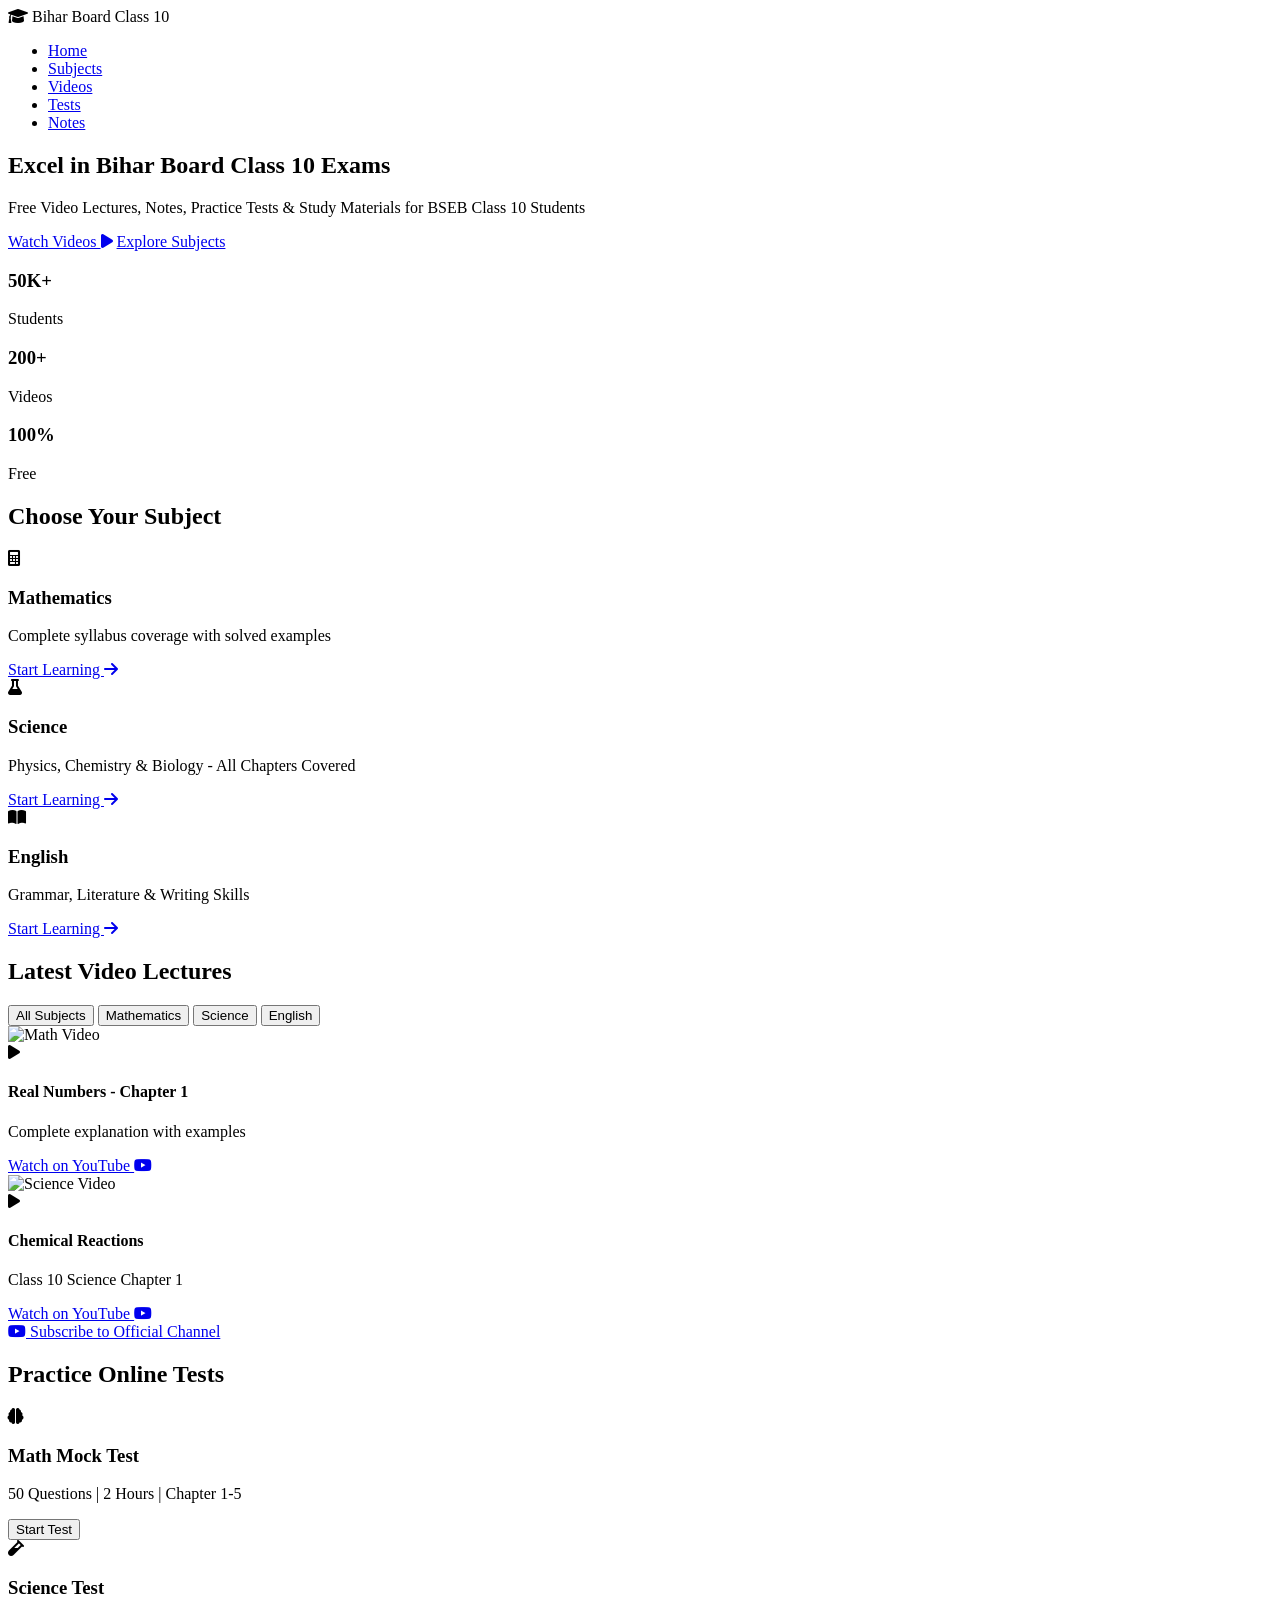
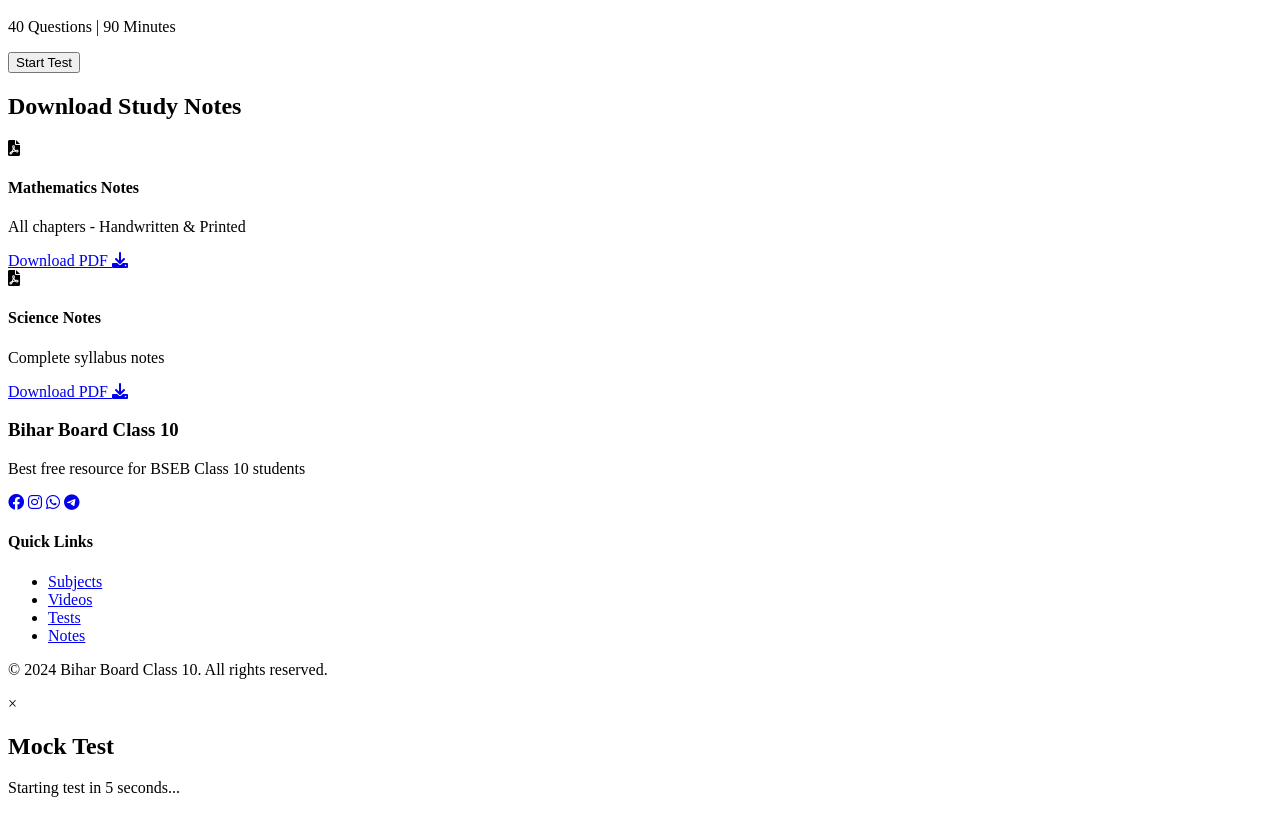
==== index.html @ d5f3b004 "Rename blackbox-output-code-XYQ43C966C.html to index.html" ====
<!DOCTYPE html>
<html lang="en">
<head>
    <meta charset="UTF-8">
    <meta name="viewport" content="width=device-width, initial-scale=1.0">
    <title>Bihar Board Class 10 | Study Materials & Videos</title>
    <link rel="stylesheet" href="style.css">
    <link href="https://cdnjs.cloudflare.com/ajax/libs/font-awesome/6.0.0/css/all.min.css" rel="stylesheet">
    <link href="https://fonts.googleapis.com/css2?family=Poppins:wght@300;400;500;600;700&display=swap" rel="stylesheet">
</head>
<body>
    <!-- Header -->
    <header class="header">
        <nav class="navbar">
            <div class="nav-container">
                <div class="logo">
                    <i class="fas fa-graduation-cap"></i>
                    <span>Bihar Board Class 10</span>
                </div>
                <ul class="nav-menu">
                    <li><a href="#home" class="nav-link">Home</a></li>
                    <li><a href="#subjects" class="nav-link">Subjects</a></li>
                    <li><a href="#videos" class="nav-link">Videos</a></li>
                    <li><a href="#tests" class="nav-link">Tests</a></li>
                    <li><a href="#notes" class="nav-link">Notes</a></li>
                </ul>
                <div class="hamburger">
                    <span></span>
                    <span></span>
                    <span></span>
                </div>
            </div>
        </nav>
    </header>

    <!-- Hero Banner -->
    <section id="home" class="hero">
        <div class="hero-content">
            <h1>Excel in Bihar Board Class 10 Exams</h1>
            <p>Free Video Lectures, Notes, Practice Tests & Study Materials for BSEB Class 10 Students</p>
            <div class="hero-buttons">
                <a href="#videos" class="btn btn-primary">Watch Videos <i class="fas fa-play"></i></a>
                <a href="#subjects" class="btn btn-secondary">Explore Subjects</a>
            </div>
        </div>
        <div class="hero-stats">
            <div class="stat">
                <h3>50K+</h3>
                <p>Students</p>
            </div>
            <div class="stat">
                <h3>200+</h3>
                <p>Videos</p>
            </div>
            <div class="stat">
                <h3>100%</h3>
                <p>Free</p>
            </div>
        </div>
    </section>

    <!-- Subjects Section -->
    <section id="subjects" class="subjects">
        <div class="container">
            <h2 class="section-title">Choose Your Subject</h2>
            <div class="subjects-grid">
                <div class="subject-card" data-subject="math">
                    <div class="subject-icon">
                        <i class="fas fa-calculator"></i>
                    </div>
                    <h3>Mathematics</h3>
                    <p>Complete syllabus coverage with solved examples</p>
                    <a href="#videos" class="subject-link">Start Learning <i class="fas fa-arrow-right"></i></a>
                </div>
                <div class="subject-card" data-subject="science">
                    <div class="subject-icon">
                        <i class="fas fa-flask"></i>
                    </div>
                    <h3>Science</h3>
                    <p>Physics, Chemistry & Biology - All Chapters Covered</p>
                    <a href="#videos" class="subject-link">Start Learning <i class="fas fa-arrow-right"></i></a>
                </div>
                <div class="subject-card" data-subject="english">
                    <div class="subject-icon">
                        <i class="fas fa-book-open"></i>
                    </div>
                    <h3>English</h3>
                    <p>Grammar, Literature & Writing Skills</p>
                    <a href="#videos" class="subject-link">Start Learning <i class="fas fa-arrow-right"></i></a>
                </div>
            </div>
        </div>
    </section>

    <!-- Video Lectures -->
    <section id="videos" class="videos">
        <div class="container">
            <h2 class="section-title">Latest Video Lectures</h2>
            <div class="video-filter">
                <button class="filter-btn active" data-filter="all">All Subjects</button>
                <button class="filter-btn" data-filter="math">Mathematics</button>
                <button class="filter-btn" data-filter="science">Science</button>
                <button class="filter-btn" data-filter="english">English</button>
            </div>
            <div class="videos-grid">
                <div class="video-card" data-category="math">
                    <div class="video-thumbnail">
                        <img src="https://img.youtube.com/vi/dQw4w9WgXcQ/maxresdefault.jpg" alt="Math Video">
                        <div class="play-btn"><i class="fas fa-play"></i></div>
                    </div>
                    <h4>Real Numbers - Chapter 1</h4>
                    <p>Complete explanation with examples</p>
                    <a href="https://youtube.com" target="_blank" class="video-link">
                        Watch on YouTube <i class="fab fa-youtube"></i>
                    </a>
                </div>
                <!-- Add more video cards here -->
                <div class="video-card" data-category="science">
                    <div class="video-thumbnail">
                        <img src="https://img.youtube.com/vi/dQw4w9WgXcQ/maxresdefault.jpg" alt="Science Video">
                        <div class="play-btn"><i class="fas fa-play"></i></div>
                    </div>
                    <h4>Chemical Reactions</h4>
                    <p>Class 10 Science Chapter 1</p>
                    <a href="https://youtube.com" target="_blank" class="video-link">
                        Watch on YouTube <i class="fab fa-youtube"></i>
                    </a>
                </div>
            </div>
            <div class="youtube-channel">
                <a href="https://youtube.com" target="_blank" class="channel-btn">
                    <i class="fab fa-youtube"></i> Subscribe to Official Channel
                </a>
            </div>
        </div>
    </section>

    <!-- Online Tests -->
    <section id="tests" class="tests">
        <div class="container">
            <h2 class="section-title">Practice Online Tests</h2>
            <div class="tests-grid">
                <div class="test-card">
                    <div class="test-icon">
                        <i class="fas fa-brain"></i>
                    </div>
                    <h3>Math Mock Test</h3>
                    <p>50 Questions | 2 Hours | Chapter 1-5</p>
                    <button class="test-btn" onclick="startTest('math')">Start Test</button>
                </div>
                <div class="test-card">
                    <div class="test-icon">
                        <i class="fas fa-vial"></i>
                    </div>
                    <h3>Science Test</h3>
                    <p>40 Questions | 90 Minutes</p>
                    <button class="test-btn" onclick="startTest('science')">Start Test</button>
                </div>
            </div>
        </div>
    </section>

    <!-- Notes Download -->
    <section id="notes" class="notes">
        <div class="container">
            <h2 class="section-title">Download Study Notes</h2>
            <div class="notes-grid">
                <div class="note-card">
                    <i class="fas fa-file-pdf"></i>
                    <h4>Mathematics Notes</h4>
                    <p>All chapters - Handwritten & Printed</p>
                    <a href="#" class="download-btn" download>Download PDF <i class="fas fa-download"></i></a>
                </div>
                <div class="note-card">
                    <i class="fas fa-file-pdf"></i>
                    <h4>Science Notes</h4>
                    <p>Complete syllabus notes</p>
                    <a href="#" class="download-btn" download>Download PDF <i class="fas fa-download"></i></a>
                </div>
            </div>
        </div>
    </section>

    <!-- Footer -->
    <footer class="footer">
        <div class="container">
            <div class="footer-content">
                <div class="footer-section">
                    <h3>Bihar Board Class 10</h3>
                    <p>Best free resource for BSEB Class 10 students</p>
                    <div class="social-links">
                        <a href="#"><i class="fab fa-facebook"></i></a>
                        <a href="#"><i class="fab fa-instagram"></i></a>
                        <a href="#"><i class="fab fa-whatsapp"></i></a>
                        <a href="#"><i class="fab fa-telegram"></i></a>
                    </div>
                </div>
                <div class="footer-section">
                    <h4>Quick Links</h4>
                    <ul>
                        <li><a href="#subjects">Subjects</a></li>
                        <li><a href="#videos">Videos</a></li>
                        <li><a href="#tests">Tests</a></li>
                        <li><a href="#notes">Notes</a></li>
                    </ul>
                </div>
            </div>
            <div class="footer-bottom">
                <p>&copy; 2024 Bihar Board Class 10. All rights reserved.</p>
            </div>
        </div>
    </footer>

    <!-- Test Modal -->
    <div id="testModal" class="modal">
        <div class="modal-content">
            <span class="close">&times;</span>
            <h2 id="testTitle">Mock Test</h2>
            <p>Starting test in <span id="countdown">5</span> seconds...</p>
        </div>
    </div>

    <script src="script.js"></script>
</body>
</html>
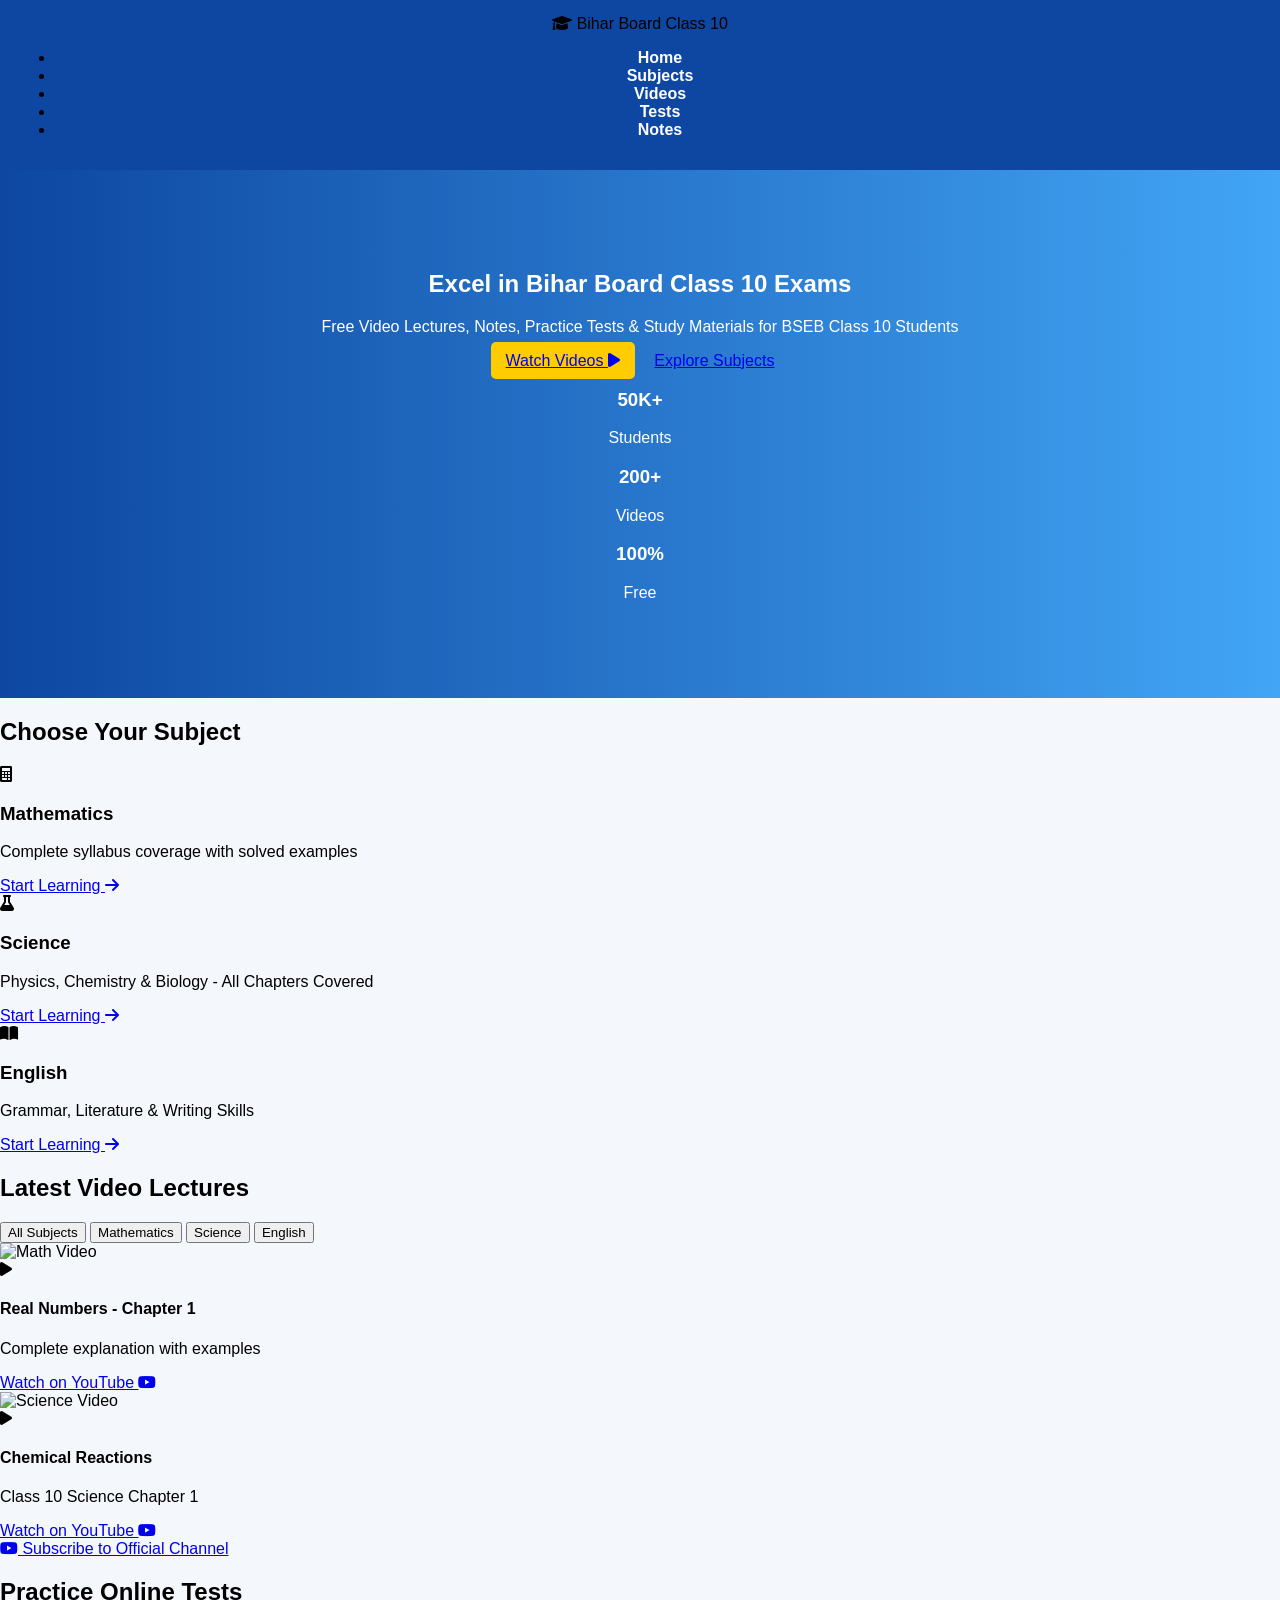
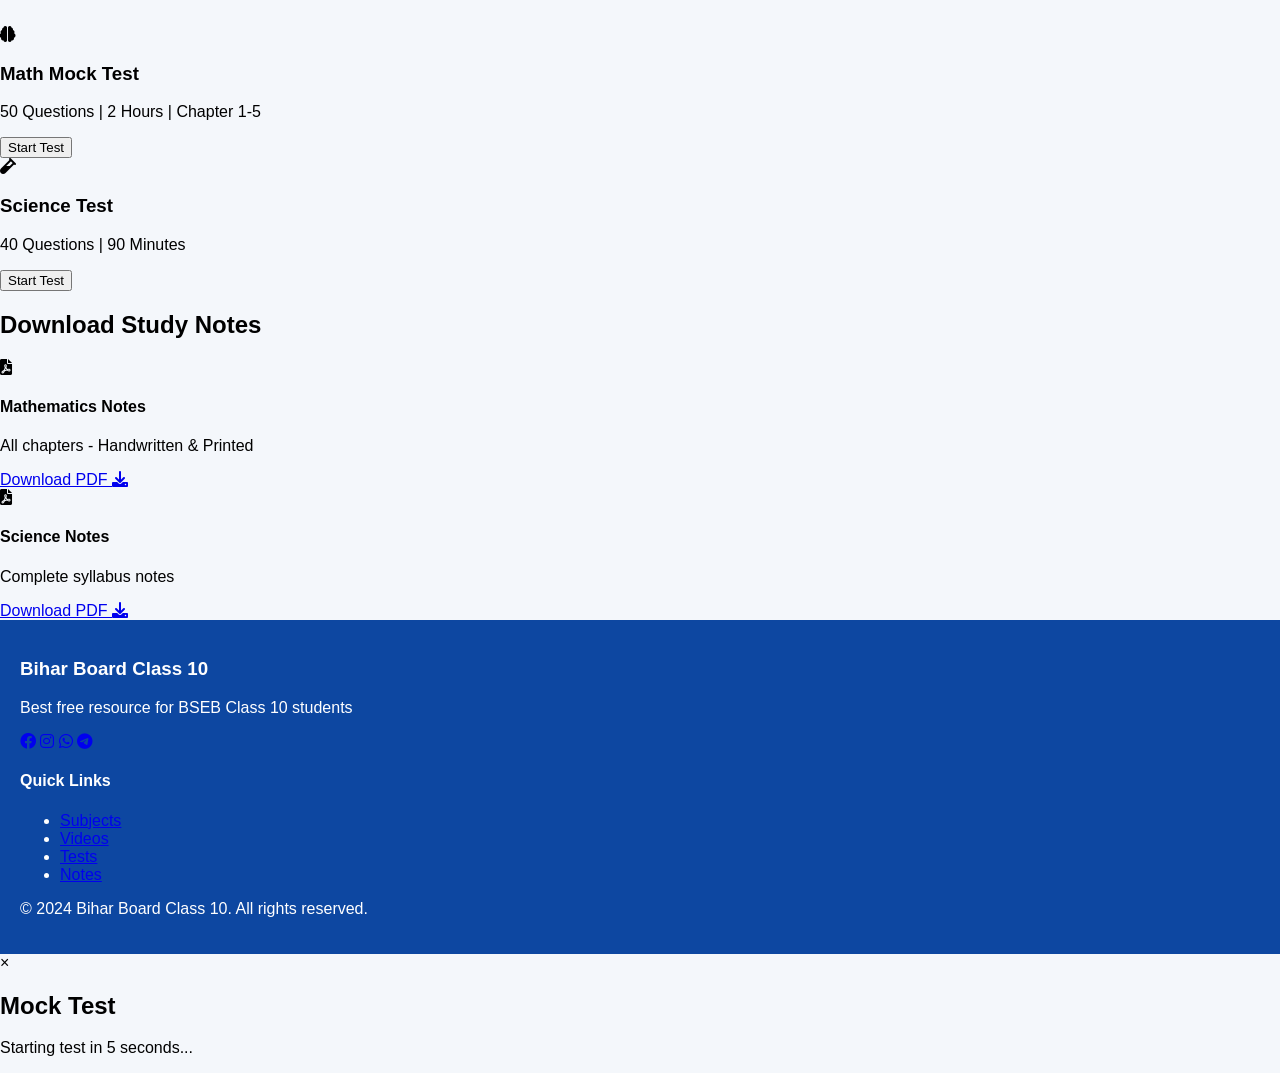
==== commit ee49cd95: "Update index.html" ====
--- a/index.html
+++ b/index.html
@@ -7,6 +7,94 @@
     <link rel="stylesheet" href="style.css">
     <link href="https://cdnjs.cloudflare.com/ajax/libs/font-awesome/6.0.0/css/all.min.css" rel="stylesheet">
     <link href="https://fonts.googleapis.com/css2?family=Poppins:wght@300;400;500;600;700&display=swap" rel="stylesheet">
+    <style>
+body {
+    margin: 0;
+    font-family: 'Segoe UI', sans-serif;
+    background: #f4f7fb;
+}
+
+/* Navbar */
+nav {
+    background: #0d47a1;
+    padding: 15px;
+    text-align: center;
+}
+
+nav a {
+    color: white;
+    margin: 10px;
+    text-decoration: none;
+    font-weight: bold;
+}
+
+/* Hero */
+.hero {
+    background: linear-gradient(to right, #0d47a1, #42a5f5);
+    color: white;
+    text-align: center;
+    padding: 80px 20px;
+    <div class="hero">
+    <h1>Class 10 Bihar Board 2026</h1>
+    <p>Notes + Video + Test = Full तैयारी 💯</p>
+
+    <button class="btn btn-primary">Start Learning</button>
+    <button class="btn btn-success">Download Notes</button>
+</div>
+}
+
+/* Sections */
+.section {
+    padding: 40px 20px;
+    text-align: center;
+}
+
+/* Cards */
+.card-container {
+    display: flex;
+    gap: 20px;
+    justify-content: center;
+    flex-wrap: wrap;
+}
+
+.card {
+    background: white;
+    padding: 20px;
+    width: 250px;
+    border-radius: 15px;
+    box-shadow: 0 4px 15px rgba(0,0,0,0.1);
+    transition: 0.3s;
+}
+
+/* Hover Effect */
+.card:hover {
+    transform: translateY(-10px);
+}
+
+/* Buttons */
+.btn {
+    padding: 10px 15px;
+    border: none;
+    border-radius: 5px;
+    cursor: pointer;
+}
+
+.btn-primary {
+    background: #ffcc00;
+}
+
+.btn-success {
+    background: green;
+    color: white;
+}
+
+/* Footer */
+footer {
+    background: #0d47a1;
+    color: white;
+    padding: 20px;
+}
+</style>
 </head>
 <body>
     <!-- Header -->
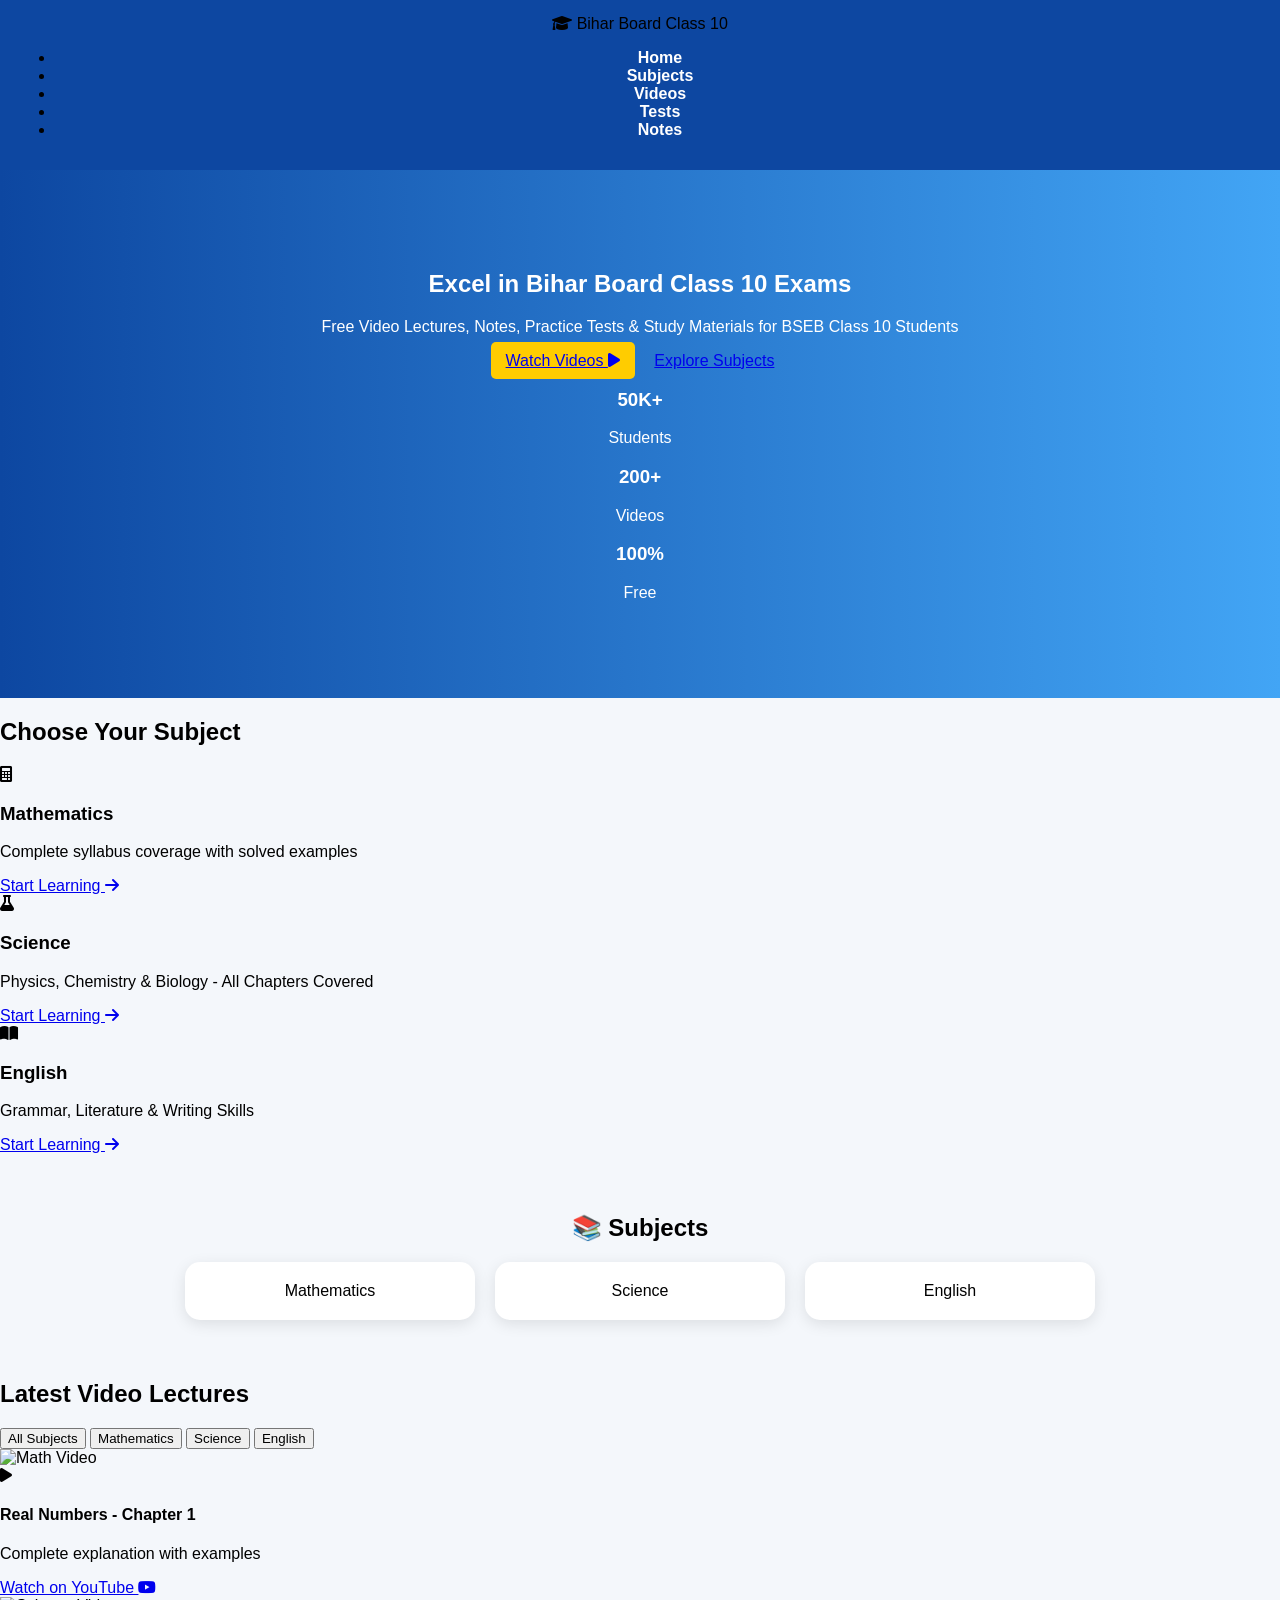
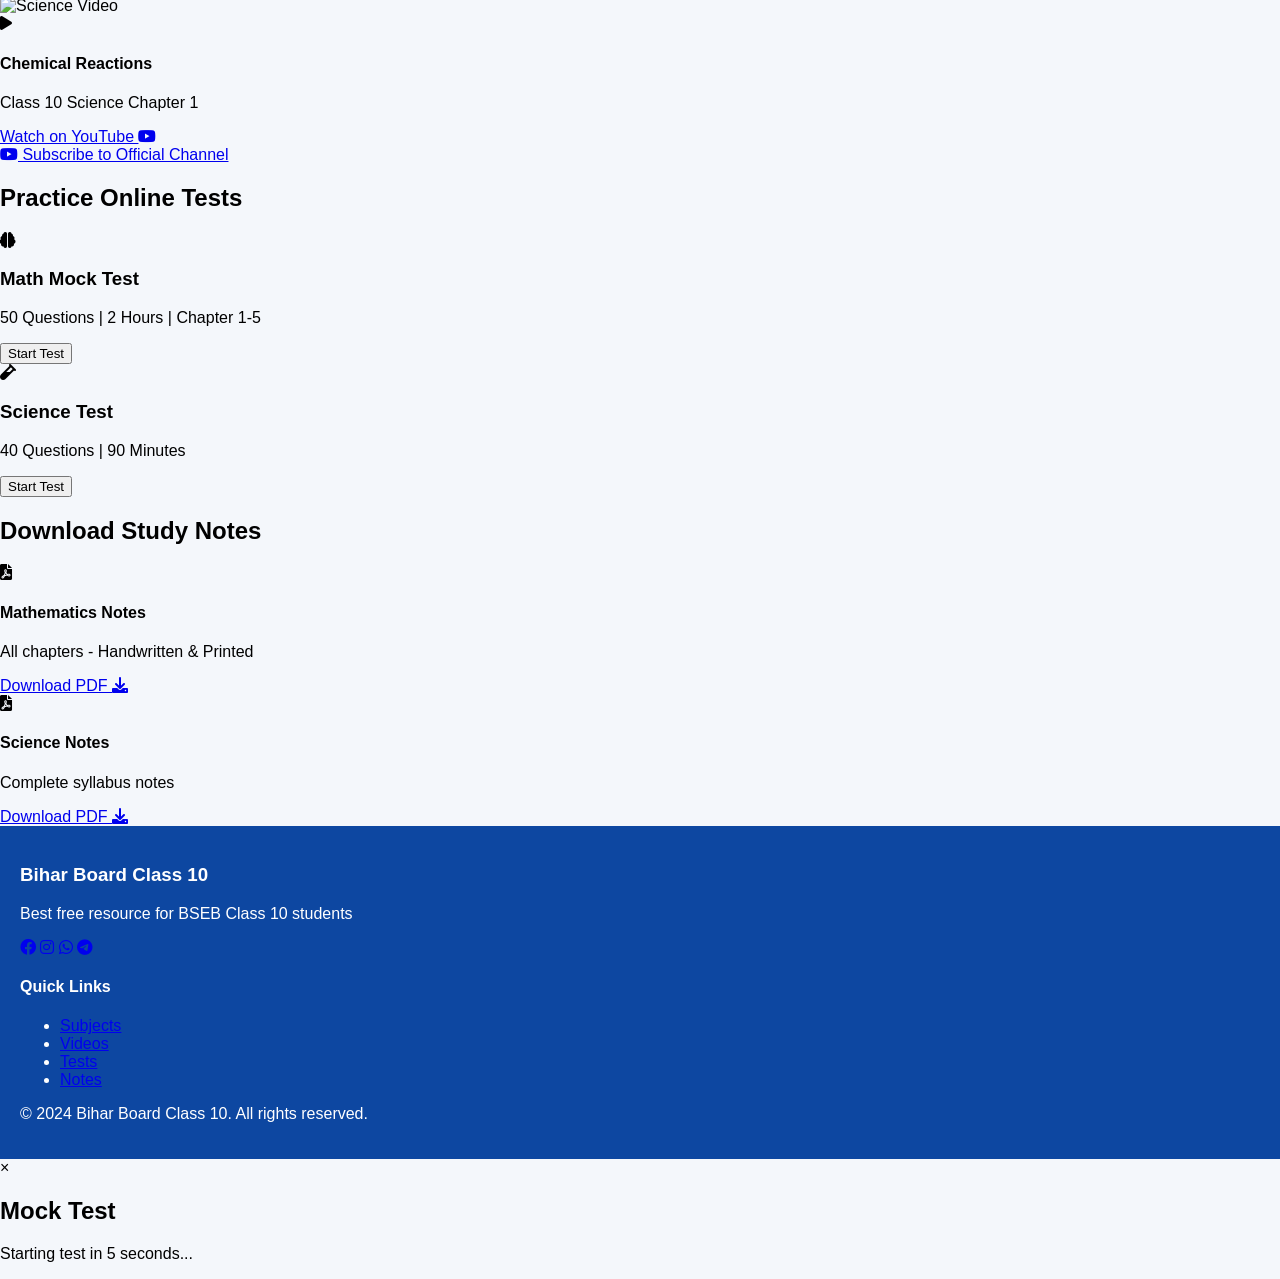
==== commit 9b7dd529: "Update index.html" ====
--- a/index.html
+++ b/index.html
@@ -175,6 +175,15 @@
                     <h3>English</h3>
                     <p>Grammar, Literature & Writing Skills</p>
                     <a href="#videos" class="subject-link">Start Learning <i class="fas fa-arrow-right"></i></a>
+                    <div class="section">
+    <h2>📚 Subjects</h2>
+
+    <div class="card-container">
+        <div class="card">Mathematics</div>
+        <div class="card">Science</div>
+        <div class="card">English</div>
+    </div>
+</div>
                 </div>
             </div>
         </div>
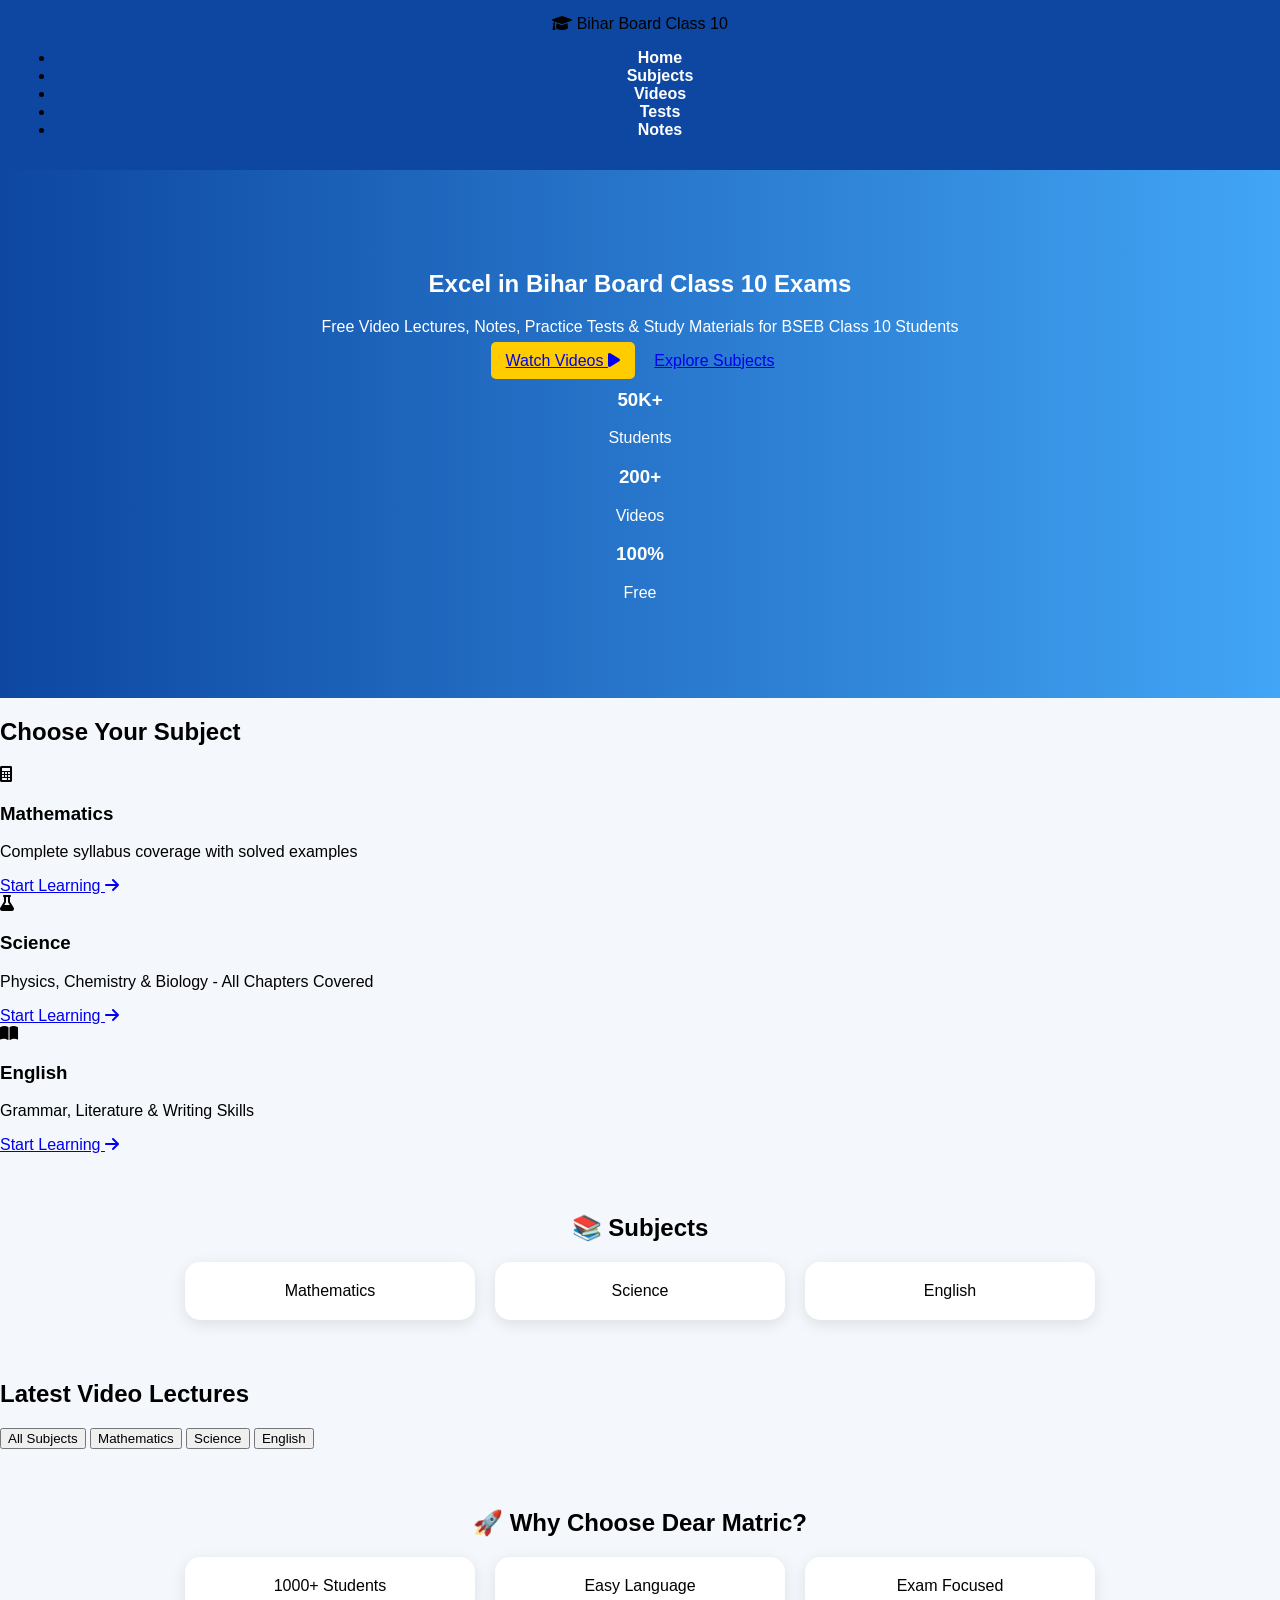
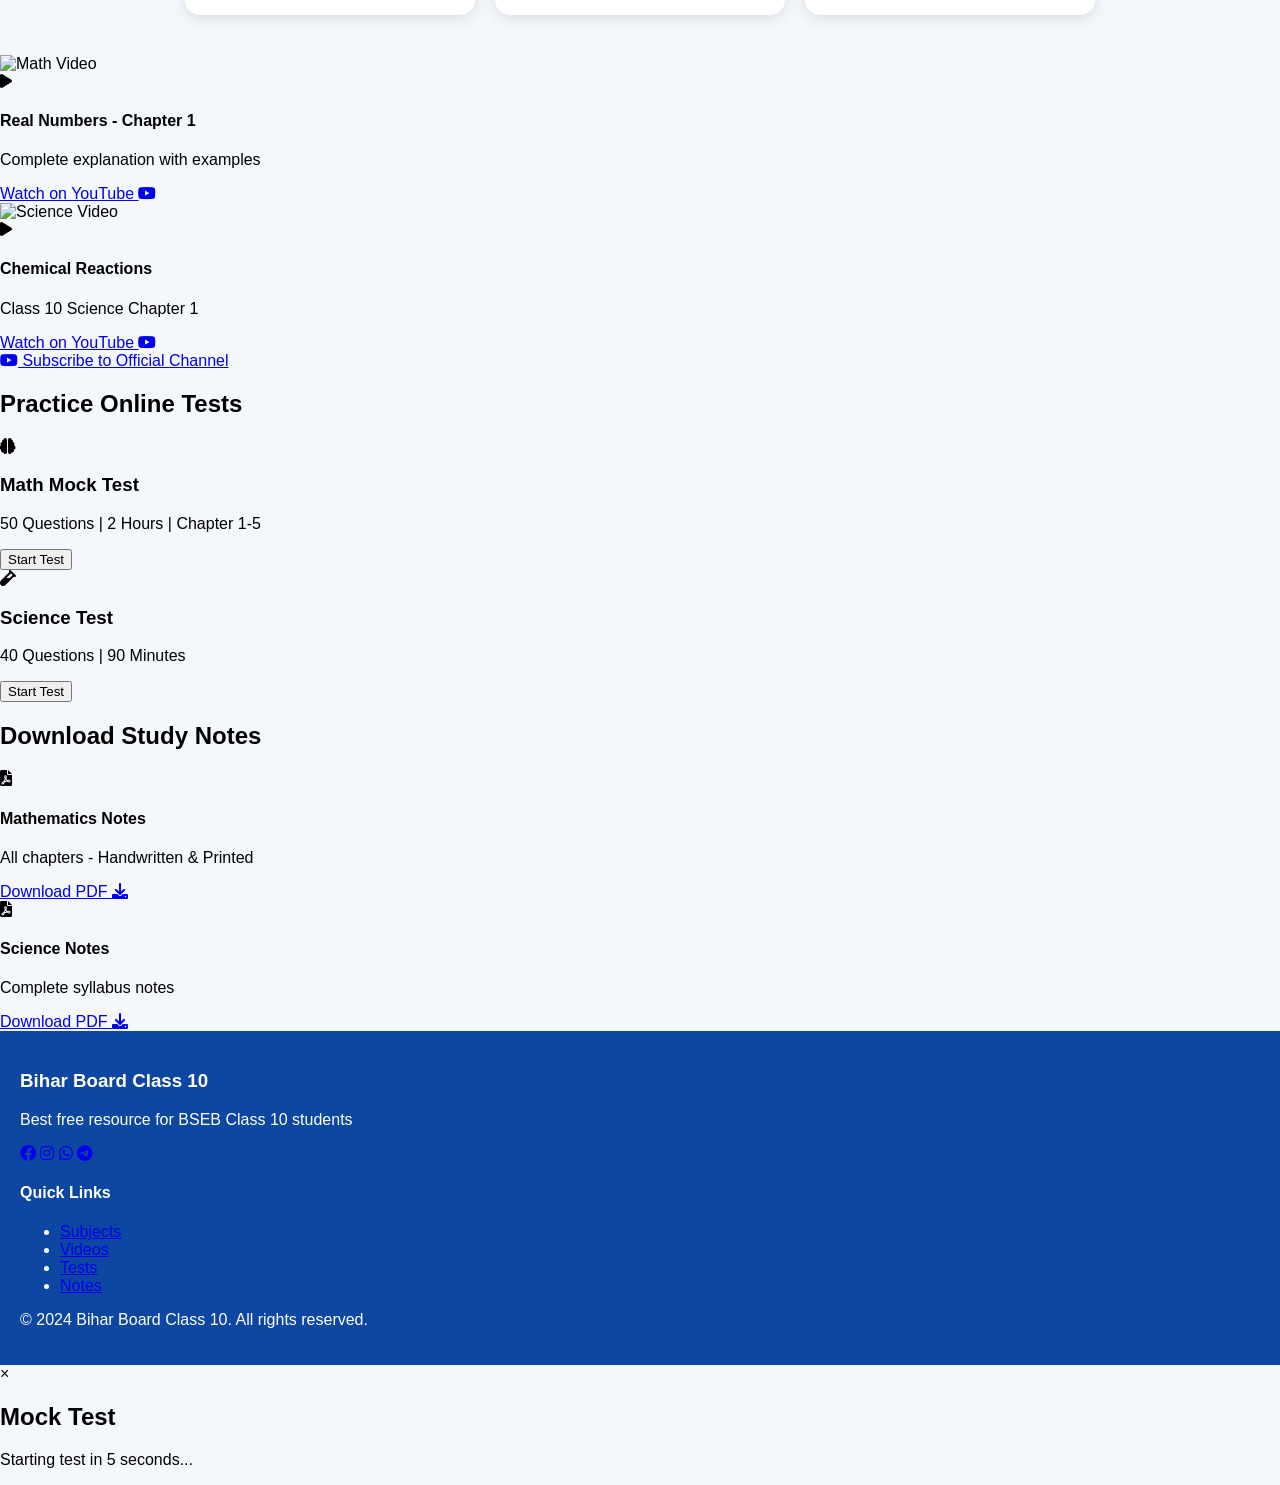
==== commit ef850a1d: "Update index.html" ====
--- a/index.html
+++ b/index.html
@@ -198,6 +198,15 @@
                 <button class="filter-btn" data-filter="math">Mathematics</button>
                 <button class="filter-btn" data-filter="science">Science</button>
                 <button class="filter-btn" data-filter="english">English</button>
+                <div class="section">
+    <h2>🚀 Why Choose Dear Matric?</h2>
+
+    <div class="card-container">
+        <div class="card">1000+ Students</div>
+        <div class="card">Easy Language</div>
+        <div class="card">Exam Focused</div>
+    </div>
+</div>
             </div>
             <div class="videos-grid">
                 <div class="video-card" data-category="math">
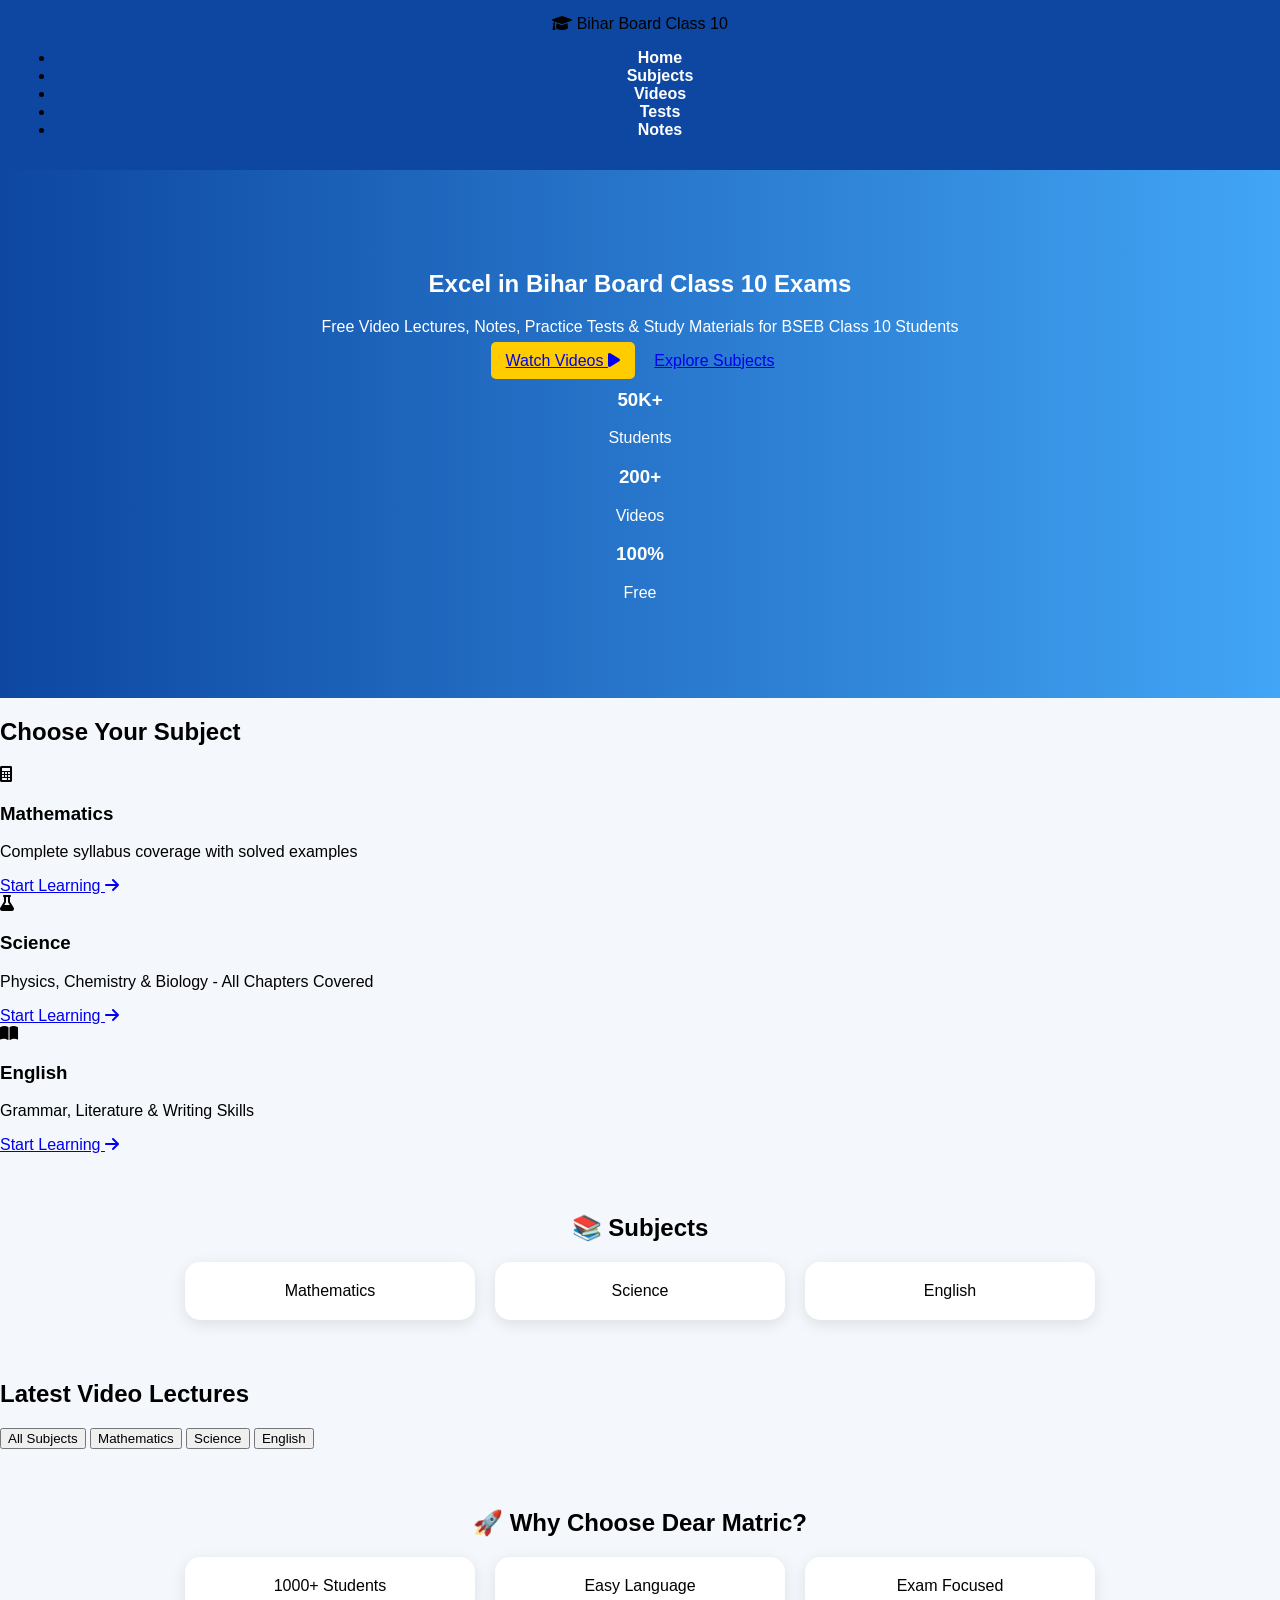
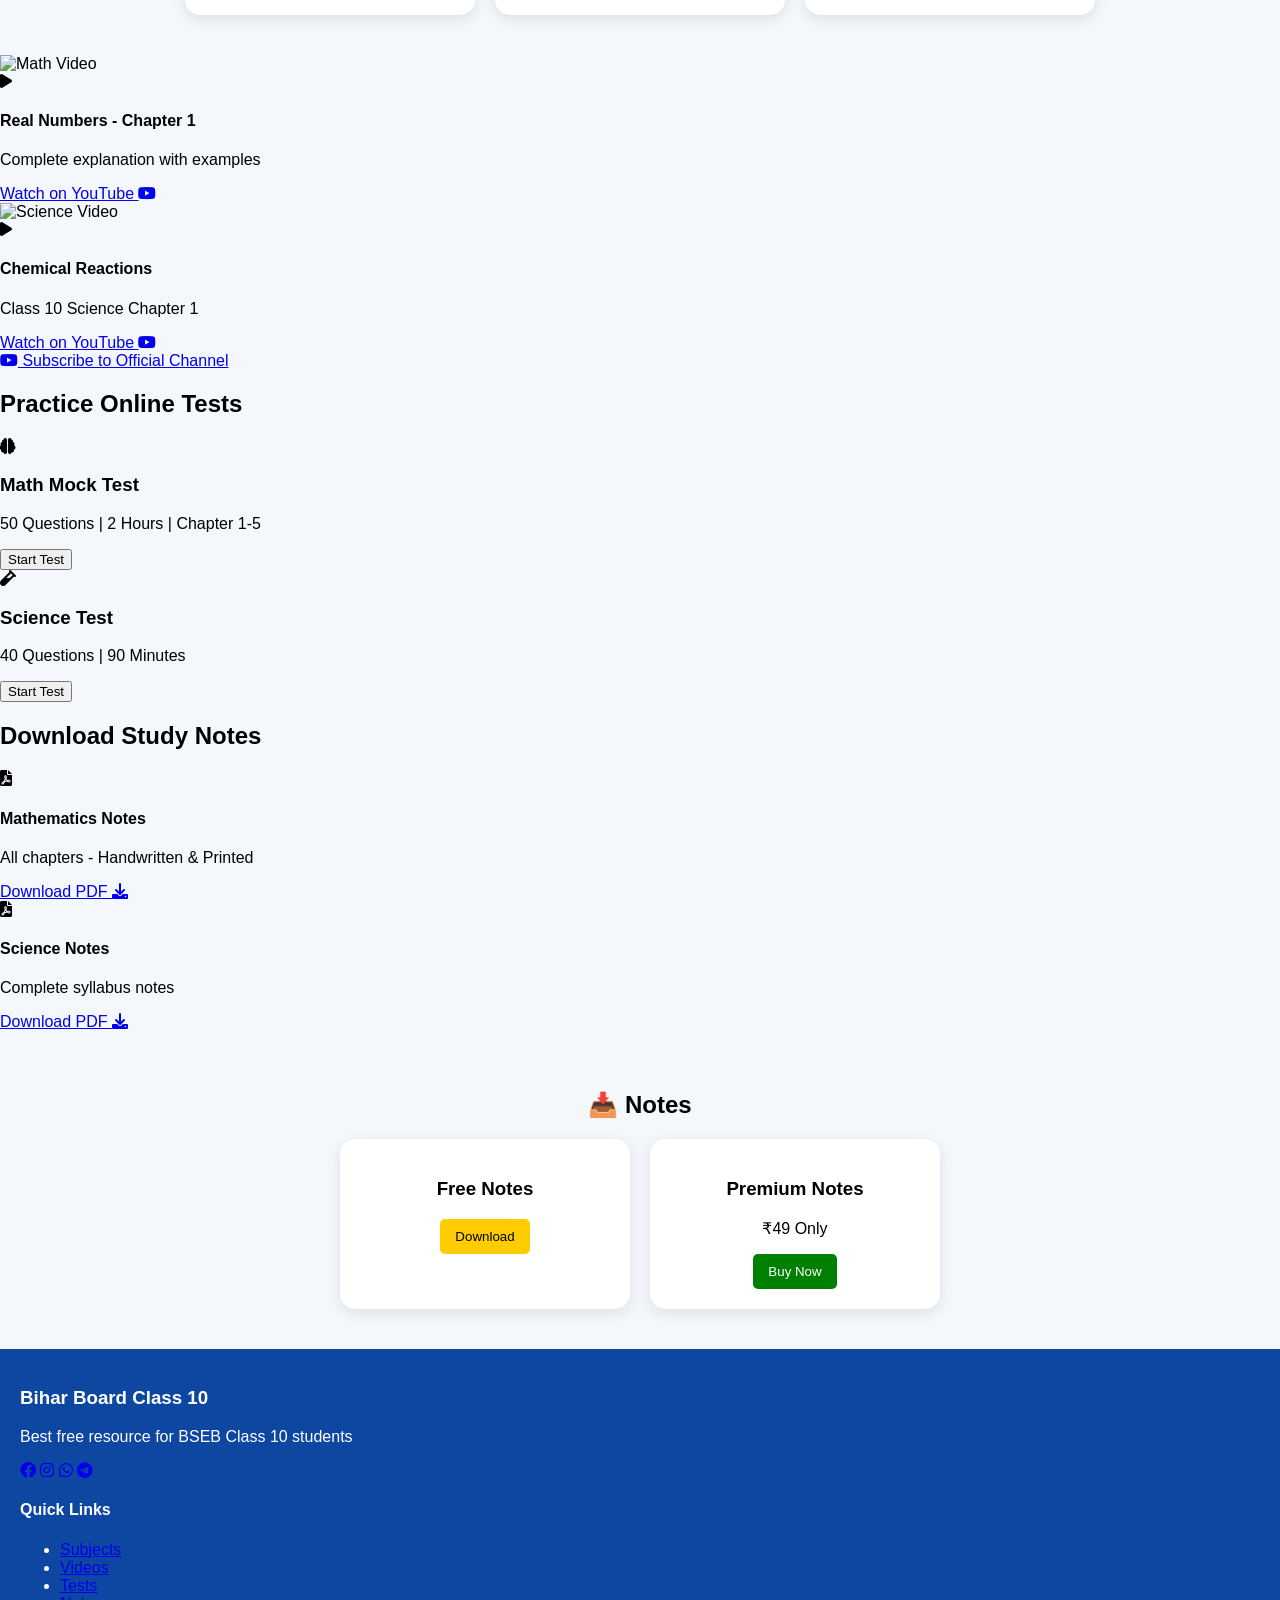
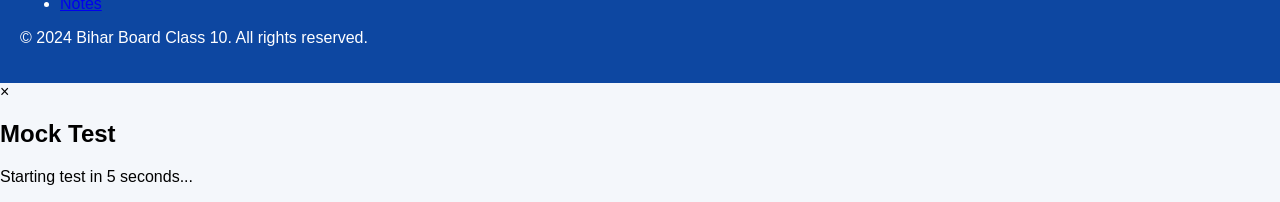
==== commit cabe4b76: "Update index.html" ====
--- a/index.html
+++ b/index.html
@@ -282,6 +282,22 @@
                     <h4>Science Notes</h4>
                     <p>Complete syllabus notes</p>
                     <a href="#" class="download-btn" download>Download PDF <i class="fas fa-download"></i></a>
+                    <div class="section">
+    <h2>📥 Notes</h2>
+
+    <div class="card-container">
+        <div class="card">
+            <h3>Free Notes</h3>
+            <button class="btn btn-primary">Download</button>
+        </div>
+
+        <div class="card">
+            <h3>Premium Notes</h3>
+            <p>₹49 Only</p>
+            <button class="btn btn-success">Buy Now</button>
+        </div>
+    </div>
+</div>
                 </div>
             </div>
         </div>
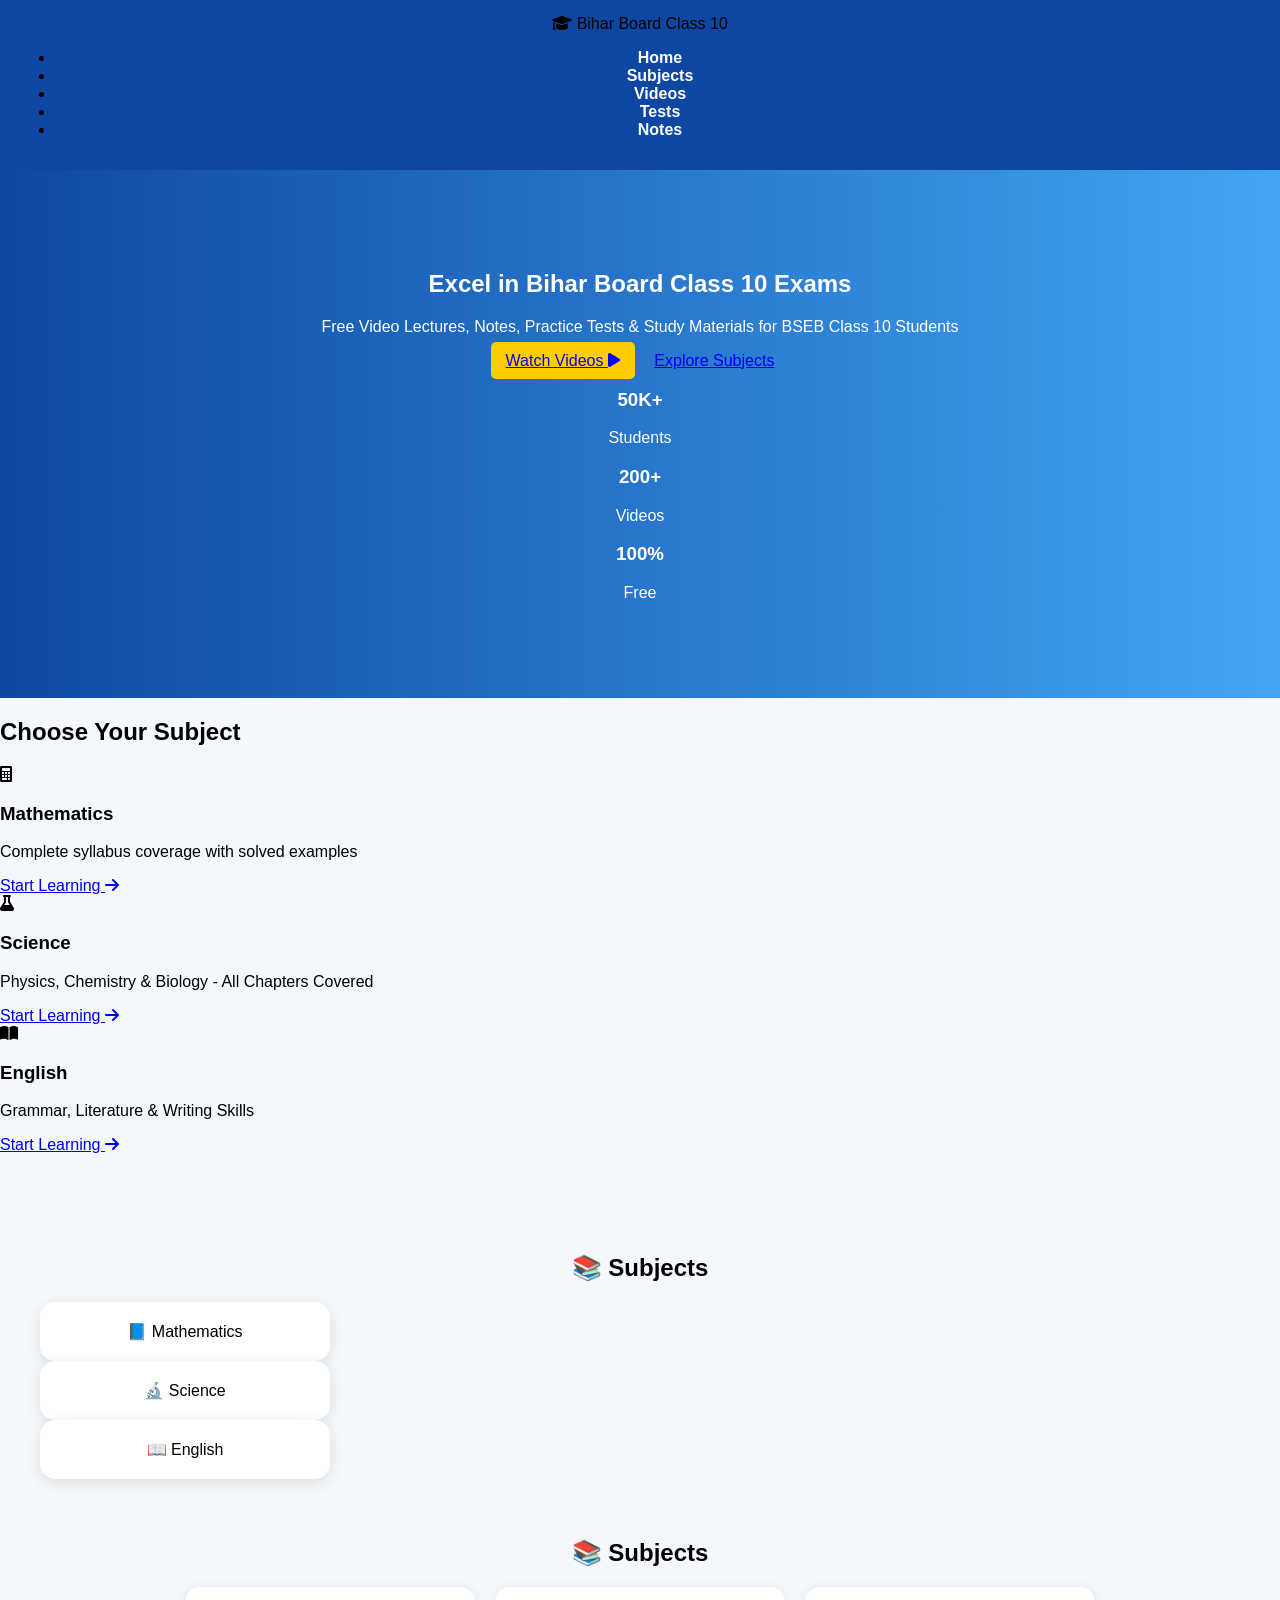
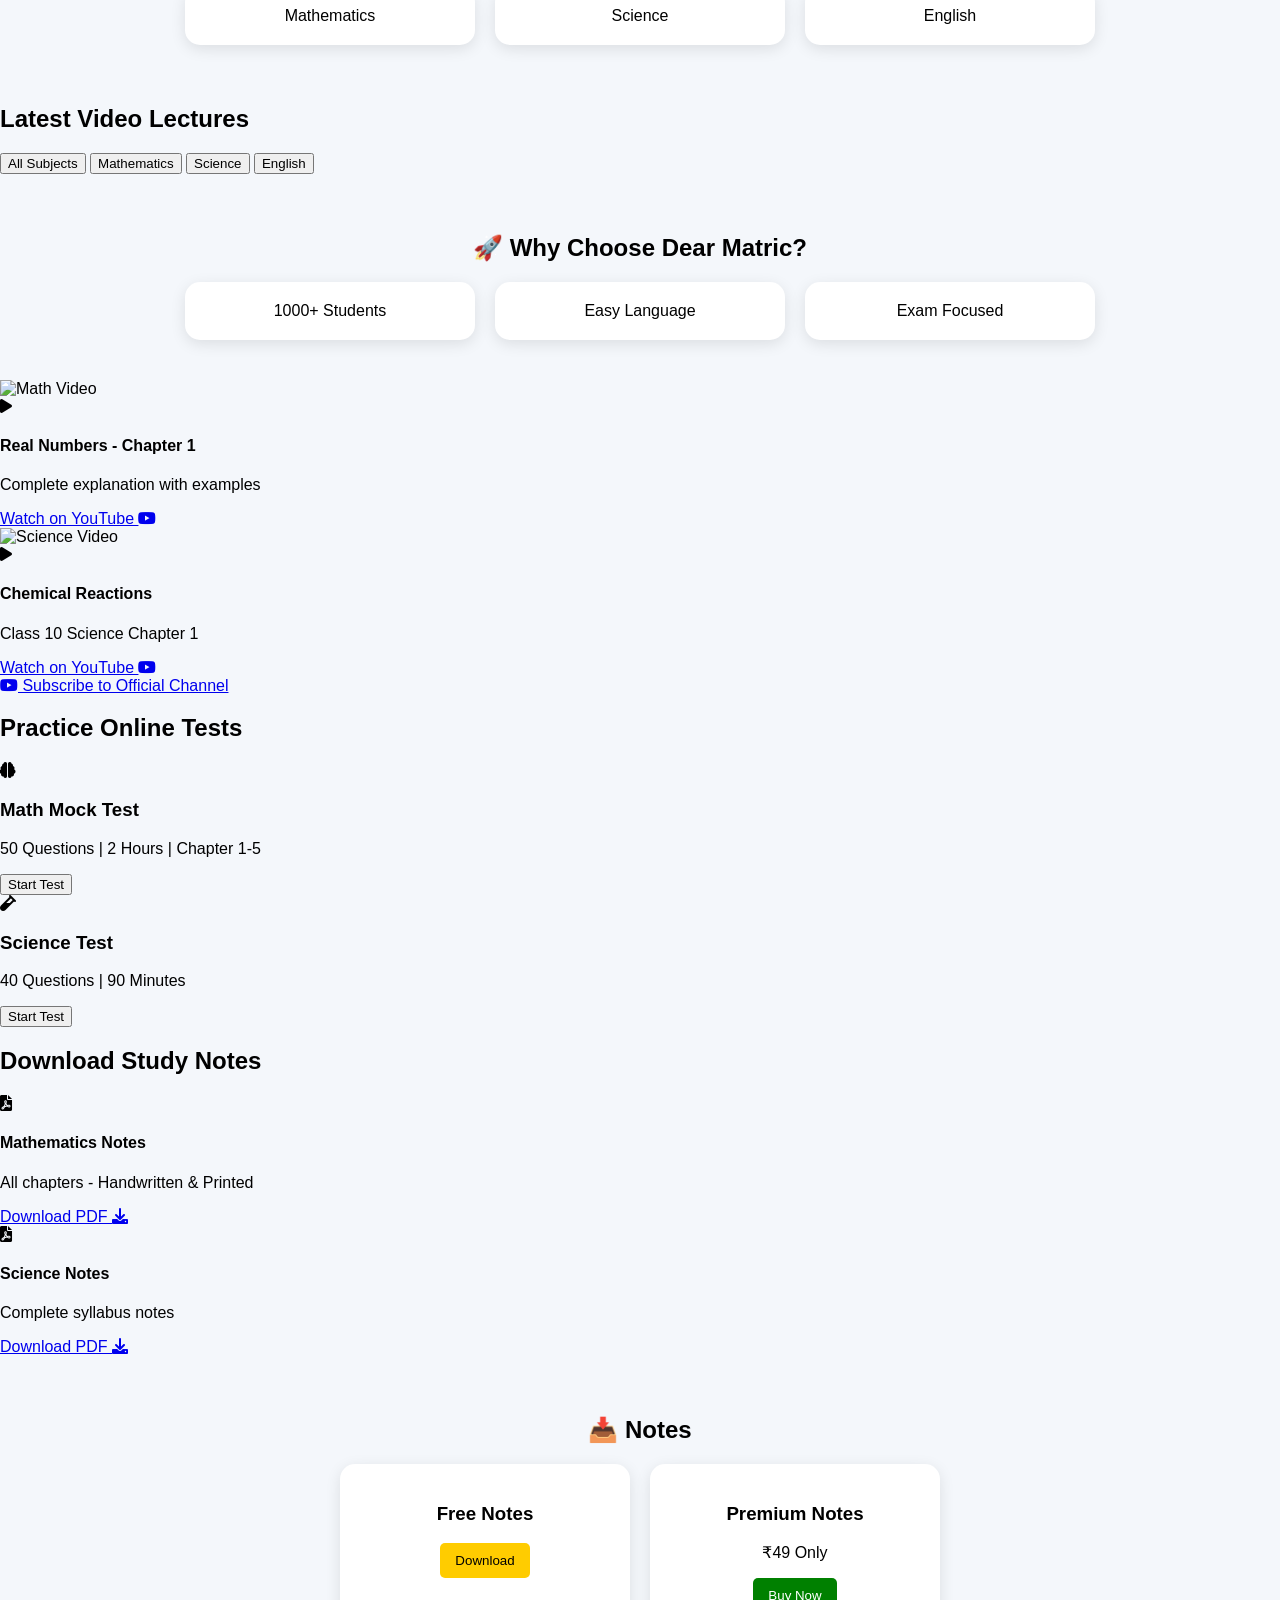
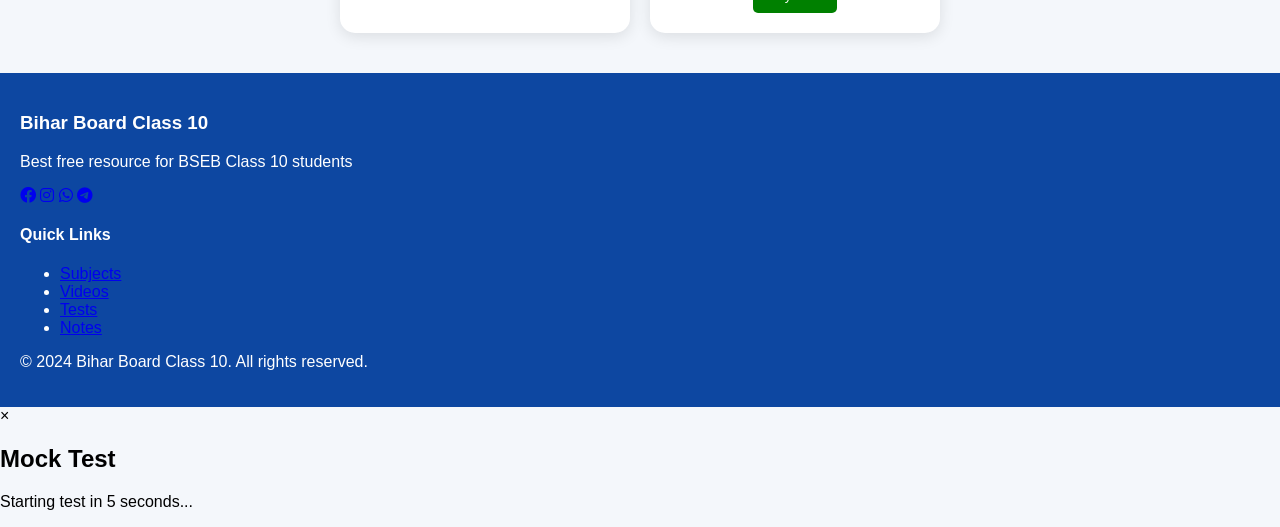
==== commit a492d7f0: "Update index.html" ====
--- a/index.html
+++ b/index.html
@@ -19,6 +19,17 @@
     background: #0d47a1;
     padding: 15px;
     text-align: center;
+    <nav class="navbar">
+    <h2>🎓 Dear Matric</h2>
+
+    <div class="menu">
+        <a href="#">Home</a>
+        <a href="#subjects">Subjects</a>
+        <a href="#videos">Videos</a>
+        <a href="#tests">Tests</a>
+        <a href="#notes">Notes</a>
+    </div>
+</nav>
 }
 
 nav a {
@@ -176,6 +187,15 @@
                     <p>Grammar, Literature & Writing Skills</p>
                     <a href="#videos" class="subject-link">Start Learning <i class="fas fa-arrow-right"></i></a>
                     <div class="section">
+                        <div class="section" id="subjects">
+    <h2>📚 Subjects</h2>
+
+    <div class="grid">
+        <div class="card">📘 Mathematics</div>
+        <div class="card">🔬 Science</div>
+        <div class="card">📖 English</div>
+    </div>
+</div>
     <h2>📚 Subjects</h2>
 
     <div class="card-container">
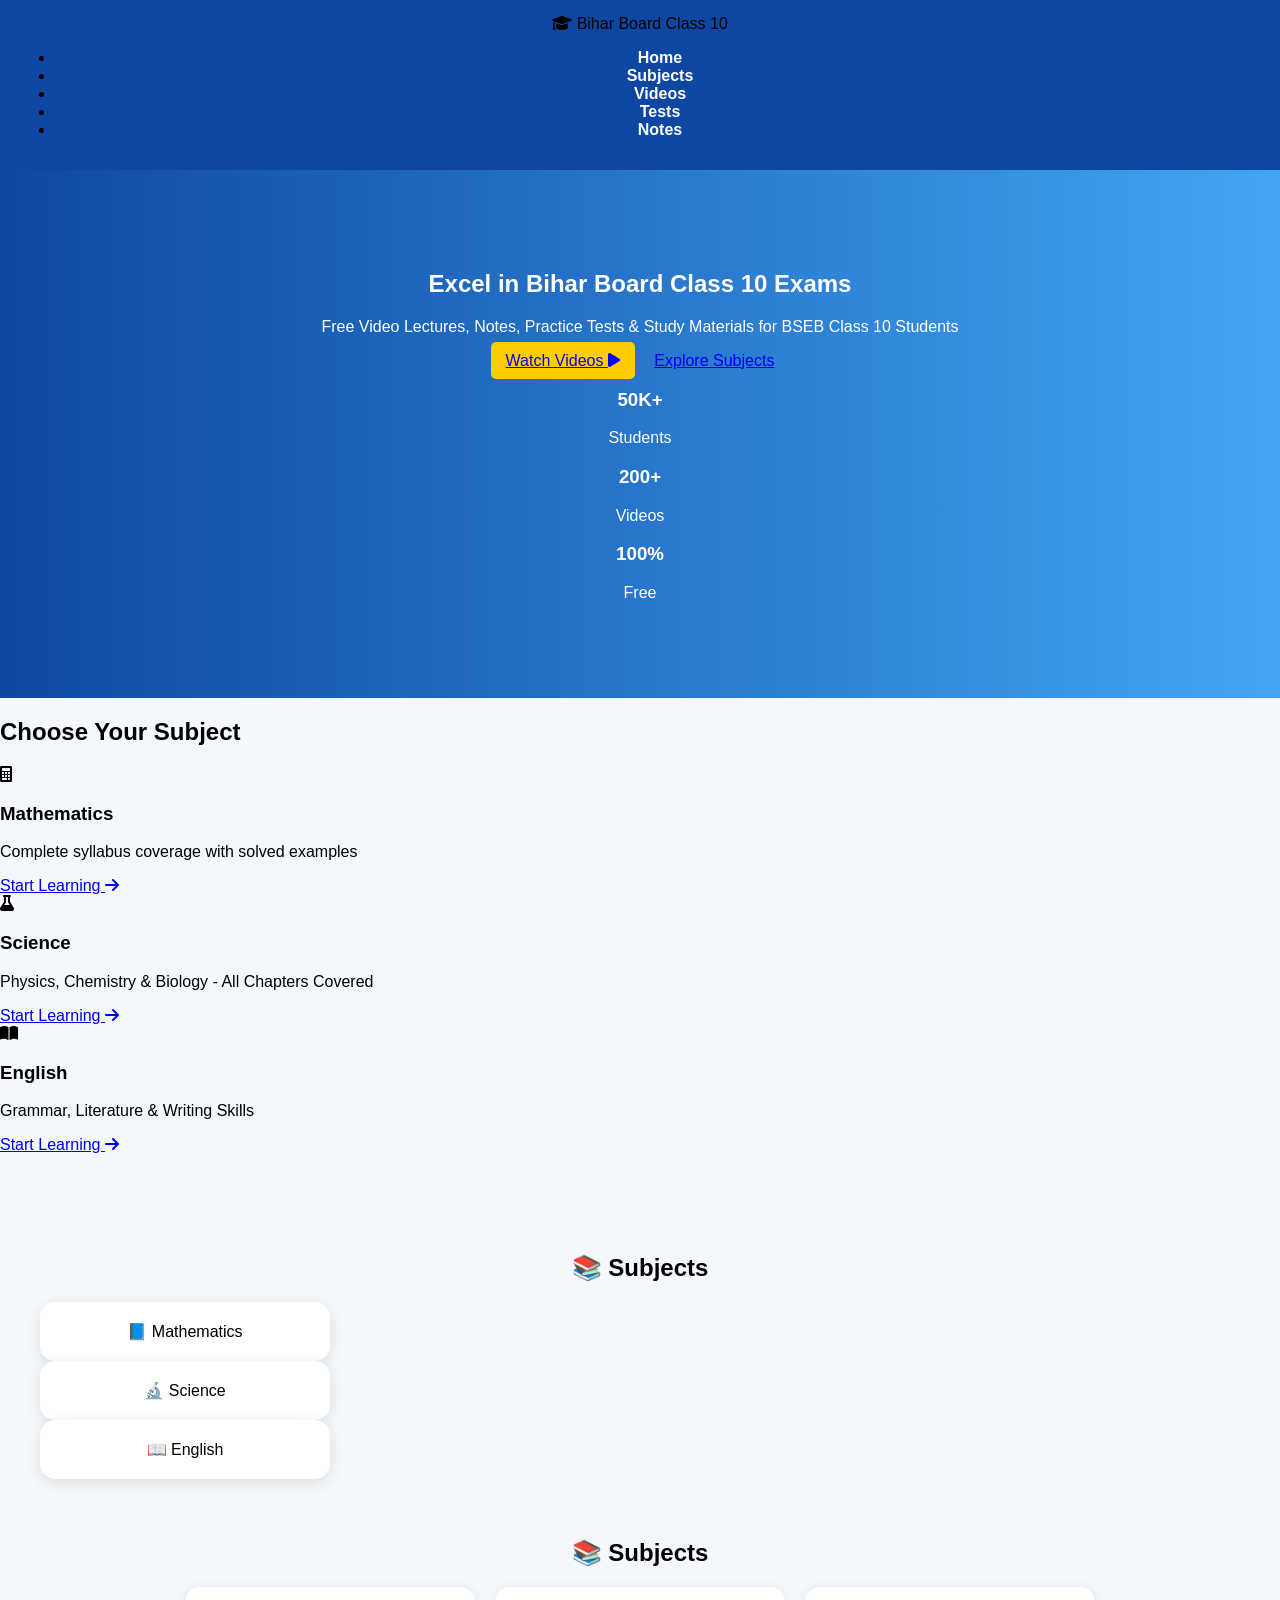
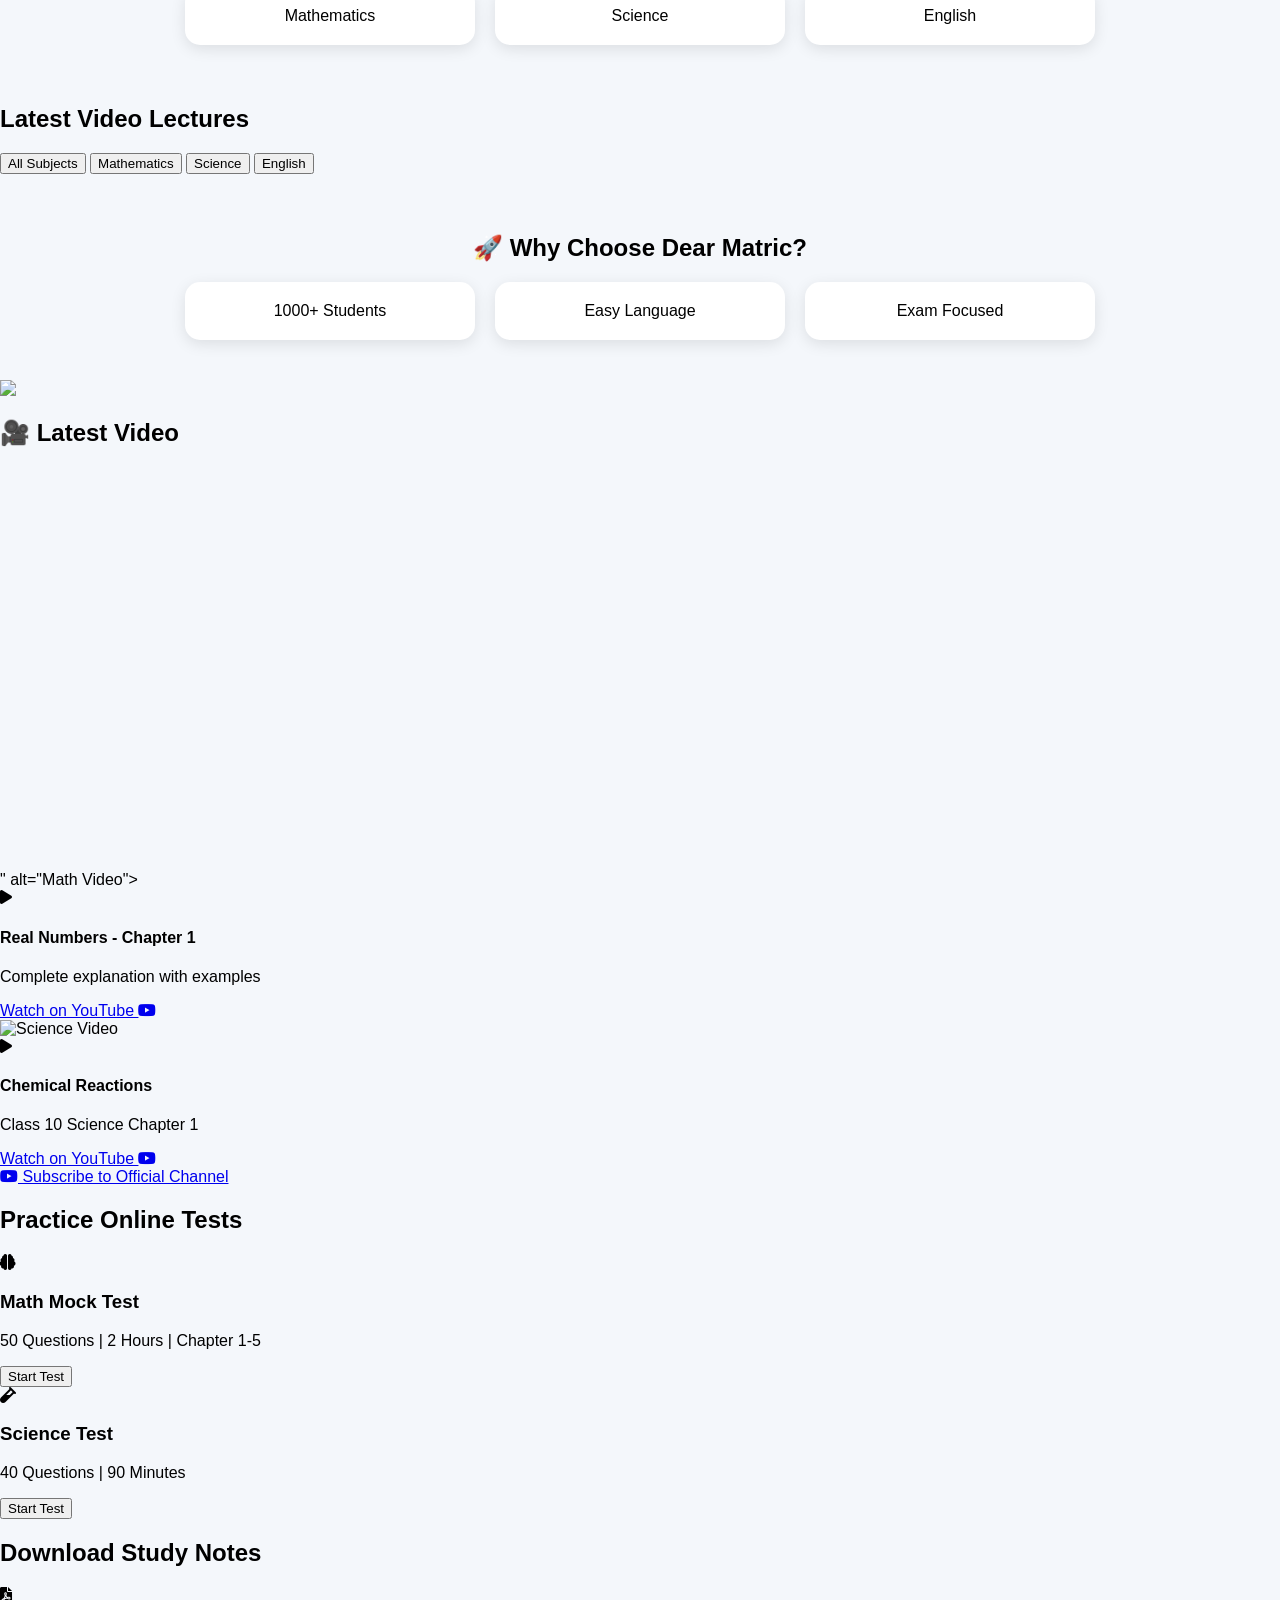
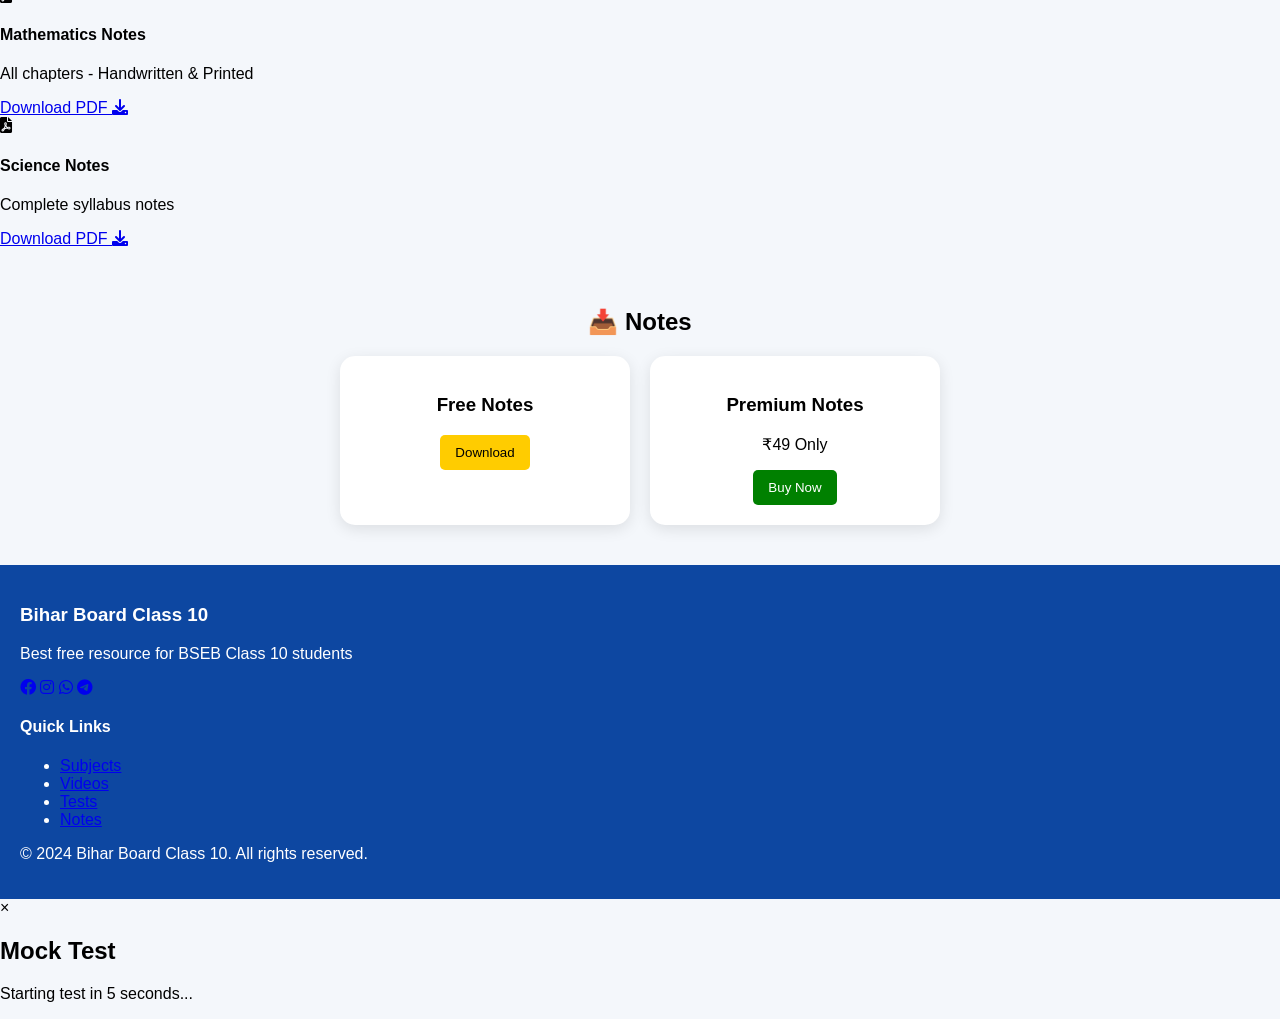
==== commit a1721adf: "Update index.html" ====
--- a/index.html
+++ b/index.html
@@ -231,7 +231,14 @@
             <div class="videos-grid">
                 <div class="video-card" data-category="math">
                     <div class="video-thumbnail">
-                        <img src="https://img.youtube.com/vi/dQw4w9WgXcQ/maxresdefault.jpg" alt="Math Video">
+                        <img src="<div class="section" id="videos">
+    <h2>🎥 Latest Video</h2>
+
+    <iframe width="100%" height="400"
+        src="https://www.youtube.com/embed/https://youtu.be/0D4D_W73WW8"
+        frameborder="0" allowfullscreen>
+    </iframe>
+</div>" alt="Math Video">
                         <div class="play-btn"><i class="fas fa-play"></i></div>
                     </div>
                     <h4>Real Numbers - Chapter 1</h4>
